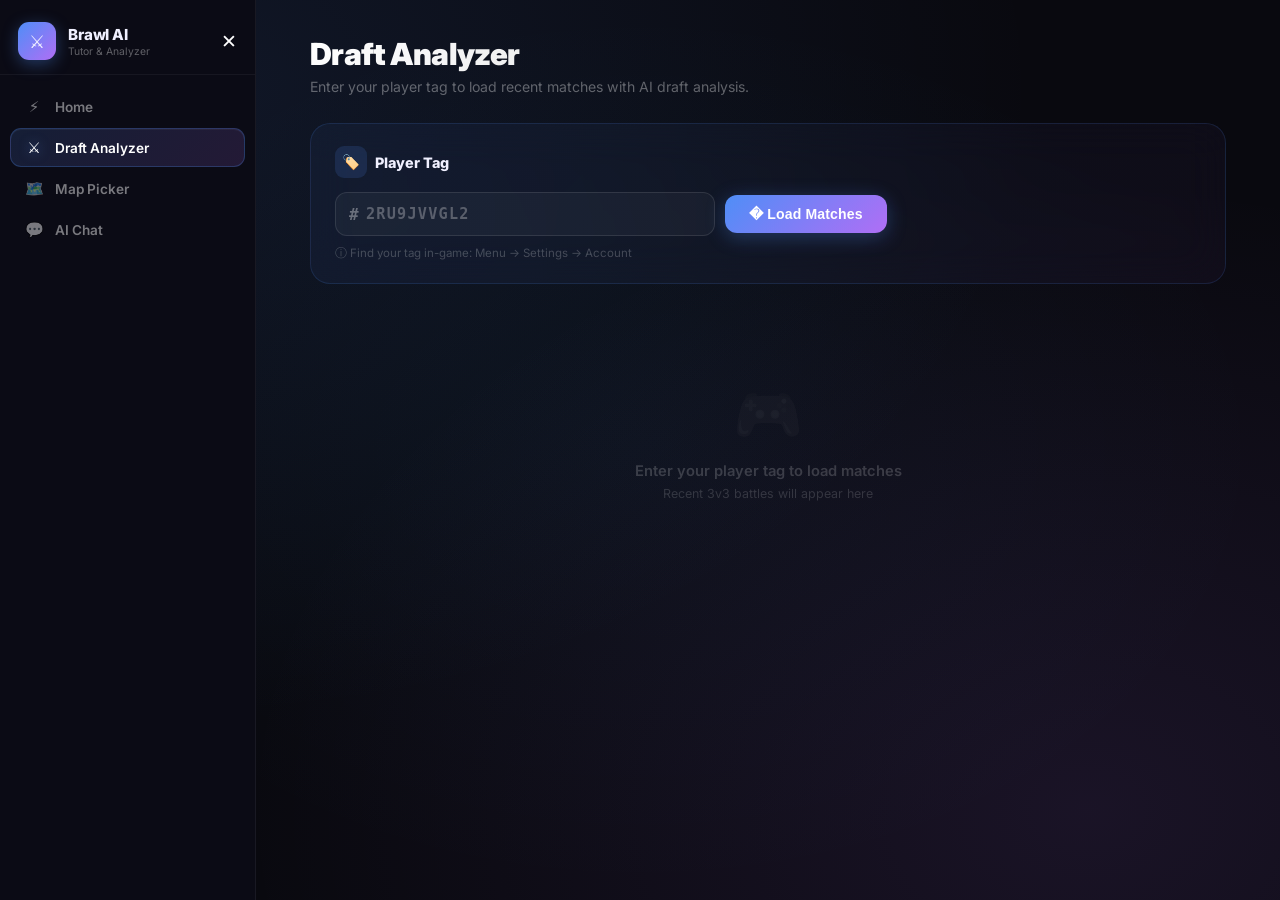
==== draft.html @ ed83fec3 "Initial commit - Brawl AI static site" ====
<!DOCTYPE html>
<html lang="en">
<head>
  <meta charset="UTF-8"/>
  <meta name="viewport" content="width=device-width,initial-scale=1"/>
  <title>Draft Analyzer – Brawl AI</title>
  <link rel="icon" href="brawlers/spike_portrait.png"/>
  <link rel="stylesheet" href="style.css"/>
  <link href="https://fonts.googleapis.com/css2?family=Inter:wght@400;500;600;700;800;900&display=swap" rel="stylesheet"/>
</head>
<body>
<div class="layout">
  <div class="sidebar-overlay" id="sidebarOverlay" style="display:none;"></div>
  <aside class="sidebar" id="sidebar">
    <div class="sidebar-logo">
      <div class="sidebar-logo-icon">⚔️</div>
      <div><h1>Brawl AI</h1><p>Tutor &amp; Analyzer</p></div>
      <button id="sidebarClose" style="margin-left:auto;background:none;border:none;color:#fff;font-size:1.2rem;cursor:pointer;">✕</button>
    </div>
    <nav>
      <a href="index.html" class="nav-item"><span class="nav-icon">⚡</span>Home</a>
      <a href="draft.html" class="nav-item active"><span class="nav-icon">⚔️</span>Draft Analyzer</a>
      <a href="maps.html" class="nav-item"><span class="nav-icon">🗺️</span>Map Picker</a>
      <a href="chat.html" class="nav-item"><span class="nav-icon">💬</span>AI Chat</a>
    </nav>
  </aside>

  <div class="main">
    <header class="mobile-header">
      <button class="menu-btn" id="menuBtn">☰</button>
      <span style="font-weight:800;font-size:1rem;">Draft Analyzer</span>
    </header>

    <div class="content">
      <div style="margin-bottom:28px;">
        <h2 class="page-title" style="margin-bottom:6px;">Draft Analyzer</h2>
        <p style="color:rgba(255,255,255,.35);font-size:.88rem;">Enter your player tag to load recent matches with AI draft analysis.</p>
      </div>

      <!-- Tag input -->
      <div class="glass tag-card" style="padding:22px 24px;margin-bottom:24px;">
        <div style="display:flex;align-items:center;gap:8px;margin-bottom:14px;">
          <div style="width:32px;height:32px;border-radius:9px;background:rgba(79,142,247,.15);display:flex;align-items:center;justify-content:center;font-size:.9rem;">🏷️</div>
          <span style="font-weight:800;font-size:.9rem;">Player Tag</span>
        </div>
        <div style="display:flex;gap:10px;align-items:center;flex-wrap:wrap;">
          <div style="position:relative;flex:1;min-width:200px;max-width:380px;">
            <span style="position:absolute;left:14px;top:50%;transform:translateY(-50%);color:rgba(255,255,255,.35);font-weight:900;font-family:monospace;font-size:1rem;">#</span>
            <input id="tagInput" class="input" style="padding-left:30px;font-family:monospace;text-transform:uppercase;letter-spacing:.08em;font-weight:700;font-size:.95rem;" placeholder="2RU9JVVGL2"/>
          </div>
          <button id="loadBtn" class="btn-primary" style="white-space:nowrap;">� Load Matches</button>
        </div>
        <p style="font-size:.72rem;color:rgba(255,255,255,.22);margin-top:10px;">ⓘ Find your tag in-game: Menu → Settings → Account</p>
      </div>

      <!-- Error -->
      <div id="errorBox" class="error-box" style="display:none;margin-bottom:20px;">⚠️ <span id="errorText"></span></div>

      <!-- Empty state -->
      <div id="emptyState" class="empty-state">
        <div class="empty-state-icon">🎮</div>
        <p style="font-size:.92rem;font-weight:600;">Enter your player tag to load matches</p>
        <p style="font-size:.78rem;margin-top:6px;color:rgba(255,255,255,.15);">Recent 3v3 battles will appear here</p>
      </div>

      <!-- Skeleton -->
      <div id="skeleton" style="display:none;">
        <div style="display:flex;flex-direction:column;gap:16px;">
          <div class="glass" style="padding:20px;animation:pulse 1.5s infinite;">
            <div style="height:14px;background:rgba(255,255,255,.07);border-radius:8px;width:40%;margin-bottom:16px;"></div>
            <div style="display:flex;justify-content:space-between;align-items:center;gap:12px;">
              <div style="display:flex;gap:10px;">${[1,2,3].map(()=>'<div style="width:68px;height:68px;background:rgba(255,255,255,.07);border-radius:12px;"></div>').join('')}</div>
              <div style="width:36px;height:24px;background:rgba(255,255,255,.07);border-radius:8px;"></div>
              <div style="display:flex;gap:10px;">${[1,2,3].map(()=>'<div style="width:68px;height:68px;background:rgba(255,255,255,.07);border-radius:12px;"></div>').join('')}</div>
            </div>
          </div>
          <div class="glass" style="padding:20px;animation:pulse 1.5s infinite 0.2s;">
            <div style="height:14px;background:rgba(255,255,255,.07);border-radius:8px;width:30%;margin-bottom:16px;"></div>
            <div style="display:flex;justify-content:space-between;align-items:center;gap:12px;">
              <div style="display:flex;gap:10px;">${[1,2,3].map(()=>'<div style="width:68px;height:68px;background:rgba(255,255,255,.07);border-radius:12px;"></div>').join('')}</div>
              <div style="width:36px;height:24px;background:rgba(255,255,255,.07);border-radius:8px;"></div>
              <div style="display:flex;gap:10px;">${[1,2,3].map(()=>'<div style="width:68px;height:68px;background:rgba(255,255,255,.07);border-radius:12px;"></div>').join('')}</div>
            </div>
          </div>
        </div>
      </div>

      <!-- Match count -->
      <div id="matchCount" style="display:none;margin-bottom:16px;">
        <span id="matchCountText" style="font-size:.7rem;font-weight:700;text-transform:uppercase;letter-spacing:.12em;color:rgba(255,255,255,.3);"></span>
      </div>

      <!-- Matches list -->
      <div id="matchList"></div>
    </div>
  </div>
</div>

<style>
@keyframes pulse { 0%,100%{opacity:1} 50%{opacity:.5} }
</style>

<script src="app.js"></script>
<script>
initSidebar();

const tagInput = document.getElementById('tagInput');
const loadBtn  = document.getElementById('loadBtn');
const errorBox = document.getElementById('errorBox');
const emptyState = document.getElementById('emptyState');
const skeleton = document.getElementById('skeleton');
const matchList = document.getElementById('matchList');
const matchCount = document.getElementById('matchCount');

tagInput.addEventListener('keydown', e => { if(e.key === 'Enter') loadMatches(); });
loadBtn.addEventListener('click', loadMatches);

function setError(msg) {
  errorBox.style.display = msg ? 'flex' : 'none';
  document.getElementById('errorText').textContent = msg || '';
}

async function loadMatches() {
  const tag = tagInput.value.trim();
  if (!tag) return;
  setError('');
  emptyState.style.display = 'none';
  matchList.innerHTML = '';
  matchCount.style.display = 'none';
  skeleton.style.display = 'block';
  loadBtn.disabled = true;
  loadBtn.innerHTML = '<span class="spinner"></span> Loading...';

  try {
    const battles = await fetchBattlelog(tag);
    skeleton.style.display = 'none';
    if (battles.length === 0) {
      setError('No 3v3 matches found for this tag.');
      emptyState.style.display = 'block';
      return;
    }
    matchCount.style.display = 'block';
    document.getElementById('matchCountText').textContent = battles.length + ' Recent Matches';
    battles.forEach((b, idx) => renderMatch(b, idx));
  } catch(err) {
    skeleton.style.display = 'none';
    const msg = err.message || '';
    if (msg.includes('403') || msg.includes('accessDenied')) {
      setError('🔑 API access denied. The Brawl Stars API requires a valid token with your IP whitelisted.');
    } else if (msg.includes('404') || msg.includes('notFound')) {
      setError('🔍 Player not found. Double-check your tag.');
    } else {
      setError('Error: ' + msg);
    }
    emptyState.style.display = 'block';
  } finally {
    loadBtn.disabled = false;
    loadBtn.innerHTML = '🔄 Load Matches';
  }
}

function renderMatch(battle, idx) {
  const teams = battle.battle.teams;
  const myTeam = teams[0];
  const enemyTeam = teams[1];
  const result = battle.battle.result;
  const starTag = battle.battle.starPlayer?.tag;
  const mapName = battle.event.map || '';
  const modeRaw = battle.event.mode || battle.battle.mode || '';
  const modeName = formatMode(modeRaw);
  const duration = battle.battle.duration;

  const resultClass = result === 'victory' ? 'victory' : result === 'defeat' ? 'defeat' : 'draw';
  const resultText = result ? result.toUpperCase() : 'DRAW';

  const cardId = 'match-' + idx;

  const card = document.createElement('div');
  card.className = `glass match-card ${resultClass === 'victory' ? 'victory-card' : resultClass === 'defeat' ? 'defeat-card' : ''}`;
  card.id = cardId;
  card.style.animationDelay = (idx * 0.06) + 's';
  card.innerHTML = `
    <div class="match-header">
      <div class="match-mode-pill">
        <span>${MAP_EMOJIS[battle.event?.mode?.replace(/([A-Z])/g,' $1').trim()] || '⚔️'}</span>
        <span>${modeName || 'BATTLE'}</span>
        ${mapName ? `<span style="color:rgba(255,255,255,.35);">· ${mapName}</span>` : ''}
      </div>
      <span style="font-size:.7rem;font-weight:600;color:rgba(255,255,255,.28);">${timeAgo(battle.battleTime)}</span>
    </div>
    <div class="match-body">
      <div class="match-result-row">
        <div class="match-result ${resultClass}">${resultText}</div>
        <div id="${cardId}-badges" style="display:flex;gap:7px;flex-wrap:wrap;"></div>
      </div>
      <div class="teams-row">
        <div class="team-side" id="${cardId}-my">
          ${myTeam.map(p => makeBrawlerPortrait(p, 70, starTag && p.tag === starTag)).join('')}
        </div>
        <div class="vs-divider">
          <span class="vs-text">VS</span>
          ${duration ? `<span class="match-duration">${Math.floor(duration/60)}m ${duration%60}s</span>` : ''}
        </div>
        <div class="team-side enemy" id="${cardId}-enemy">
          ${enemyTeam.map(p => makeBrawlerPortrait(p, 70, starTag && p.tag === starTag)).join('')}
        </div>
      </div>
      <div id="${cardId}-ai"></div>
    </div>
  `;
  matchList.appendChild(card);

  // AI analyse button
  const aiDiv = document.getElementById(cardId + '-ai');
  const analyzeBtn = document.createElement('button');
  analyzeBtn.className = 'ai-analyze-btn';
  analyzeBtn.innerHTML = '⚡ AI Draft Analysis';
  analyzeBtn.onclick = () => runAIAnalysis(battle, cardId, analyzeBtn, myTeam, enemyTeam, mapName, modeName, result);
  aiDiv.appendChild(analyzeBtn);
}

async function runAIAnalysis(battle, cardId, btn, myTeam, enemyTeam, mapName, modeName, result) {
  btn.disabled = true;
  btn.innerHTML = '<span class="spinner"></span> Analyzing...';

  const myNames = myTeam.map(p => p.brawler.name).join(', ');
  const enemyNames = enemyTeam.map(p => p.brawler.name).join(', ');

  try {
    const raw = await sendAI([{
      role: 'user',
      content: `You are a Brawl Stars draft analyst. Given this ${modeName} match on ${mapName || 'unknown map'}:
My team: ${myNames}
Enemy team: ${enemyNames}
Result: ${result || 'unknown'}
Respond ONLY with valid JSON, no markdown:
{"myWinChance":<0-100>,"enemyWinChance":<0-100>,"draftScore":<0-100>,"tip":"<one short coaching tip>"}`
    }]);

    const match = raw.match(/\{[\s\S]*\}/);
    const data = match ? JSON.parse(match[0]) : null;
    if (!data) throw new Error('parse error');

    const badgeDiv = document.getElementById(cardId + '-badges');
    badgeDiv.innerHTML = `
      <span class="badge badge-purple">📈 Draft ${data.draftScore}/100</span>
      <span class="badge badge-blue">🏆 ${data.myWinChance}% win</span>
    `;

    const aiDiv = document.getElementById(cardId + '-ai');
    aiDiv.innerHTML = `
      <div class="ai-tip">
        <div class="ai-tip-icon">⚡</div>
        <p>${data.tip}</p>
      </div>
      <div class="win-bar-wrap">
        <div class="win-bar-row">
          <span style="color:#93c5fd;">My Team &nbsp;${data.myWinChance}%</span>
          <span style="color:#fca5a5;">${data.enemyWinChance}% &nbsp;Enemy</span>
        </div>
        <div class="win-bar">
          <div class="win-bar-fill-blue" style="width:0%" data-w="${data.myWinChance}"></div>
          <div class="win-bar-fill-red"  style="width:0%" data-w="${data.enemyWinChance}"></div>
        </div>
      </div>
    `;
    setTimeout(() => {
      aiDiv.querySelectorAll('[data-w]').forEach(el => el.style.width = el.dataset.w + '%');
    }, 50);
  } catch(err) {
    const aiDiv = document.getElementById(cardId + '-ai');
    aiDiv.innerHTML = '';
    const retryBtn = document.createElement('button');
    retryBtn.className = 'ai-analyze-btn';
    retryBtn.innerHTML = '↺ Retry AI Analysis';
    retryBtn.onclick = () => runAIAnalysis(battle, cardId, retryBtn, myTeam, enemyTeam, mapName, modeName, result);
    aiDiv.appendChild(retryBtn);
  }
}
</script>
</body>
</html>
---- style.css ----
:root {
  --dark: #09090f;
  --card: #12121e;
  --surface: #1a1a2e;
  --border: rgba(255,255,255,.07);
  --accent: #4f8ef7;
  --accent2: #38bdf8;
  --purple: #b06ef5;
  --pink: #ec4899;
  --green: #34d399;
  --red: #f87171;
  --orange: #fb923c;
  --yellow: #fbbf24;
}

* { box-sizing: border-box; margin: 0; padding: 0; }

body {
  background: var(--dark);
  color: #f0f0ff;
  font-family: 'Inter', system-ui, sans-serif;
  min-height: 100vh;
  background-image:
    radial-gradient(ellipse at 15% 10%, rgba(79,142,247,.1) 0%, transparent 55%),
    radial-gradient(ellipse at 85% 90%, rgba(176,110,245,.1) 0%, transparent 55%),
    radial-gradient(ellipse at 50% 50%, rgba(56,189,248,.04) 0%, transparent 70%);
}

a { color: inherit; text-decoration: none; }

/* Scrollbar */
::-webkit-scrollbar { width: 5px; }
::-webkit-scrollbar-track { background: transparent; }
::-webkit-scrollbar-thumb { background: rgba(255,255,255,.12); border-radius: 99px; }
::-webkit-scrollbar-thumb:hover { background: rgba(255,255,255,.2); }

/* Layout */
.layout { display: flex; height: 100vh; overflow: hidden; }

/* Sidebar */
.sidebar {
  width: 256px;
  flex-shrink: 0;
  background: rgba(12,12,22,.98);
  backdrop-filter: blur(24px);
  border-right: 1px solid rgba(255,255,255,.06);
  display: flex;
  flex-direction: column;
  overflow-y: auto;
  transition: transform .3s cubic-bezier(.4,0,.2,1);
}

.sidebar-logo {
  display: flex;
  align-items: center;
  gap: 12px;
  padding: 22px 18px 14px;
  border-bottom: 1px solid rgba(255,255,255,.05);
  margin-bottom: 8px;
}
.sidebar-logo-icon {
  width: 38px; height: 38px;
  border-radius: 11px;
  background: linear-gradient(135deg, var(--accent), var(--purple));
  display: flex; align-items: center; justify-content: center;
  font-size: 18px;
  box-shadow: 0 4px 16px rgba(79,142,247,.35);
}
.sidebar-logo h1 { font-size: .95rem; font-weight: 800; letter-spacing: -.01em; }
.sidebar-logo p { font-size: .65rem; color: rgba(255,255,255,.35); margin-top: 1px; }

nav { flex: 1; padding: 4px 10px; }
.nav-item {
  display: flex;
  align-items: center;
  gap: 11px;
  padding: 9px 13px;
  border-radius: 11px;
  color: rgba(255,255,255,.45);
  font-size: .85rem;
  font-weight: 600;
  transition: all .18s;
  margin-bottom: 2px;
  border: 1px solid transparent;
}
.nav-item:hover { color: rgba(255,255,255,.85); background: rgba(255,255,255,.05); }
.nav-item.active {
  background: linear-gradient(135deg, rgba(79,142,247,.15), rgba(176,110,245,.15));
  color: #fff;
  border-color: rgba(79,142,247,.25);
  box-shadow: inset 0 1px 0 rgba(255,255,255,.05);
}
.nav-item.active .nav-icon { filter: drop-shadow(0 0 6px rgba(79,142,247,.7)); }
.nav-icon { font-size: .95rem; width: 20px; text-align: center; flex-shrink: 0; }

/* Main */
.main { flex: 1; overflow-y: auto; display: flex; flex-direction: column; }

/* Mobile header */
.mobile-header {
  display: none;
  align-items: center;
  gap: 12px;
  padding: 13px 16px;
  border-bottom: 1px solid rgba(255,255,255,.06);
  position: sticky; top: 0; z-index: 10;
  background: rgba(9,9,15,.92);
  backdrop-filter: blur(16px);
}
.menu-btn {
  background: none; border: none; color: rgba(255,255,255,.7);
  cursor: pointer; font-size: 1.2rem; padding: 4px;
  transition: color .2s;
}
.menu-btn:hover { color: #fff; }

.content { flex: 1; padding: 36px 32px; max-width: 980px; margin: 0 auto; width: 100%; }

/* Cards */
.glass {
  background: rgba(18,18,30,.85);
  backdrop-filter: blur(20px);
  border: 1px solid rgba(255,255,255,.07);
  border-radius: 20px;
}
.glass-hover { transition: border-color .25s, box-shadow .25s, transform .2s; }
.glass-hover:hover {
  border-color: rgba(79,142,247,.25);
  box-shadow: 0 8px 40px rgba(0,0,0,.4), 0 0 0 1px rgba(79,142,247,.1);
  transform: translateY(-2px);
}

/* Buttons */
.btn-primary {
  display: inline-flex; align-items: center; gap: 8px;
  padding: 11px 24px;
  background: linear-gradient(135deg, var(--accent), var(--purple));
  border: none; border-radius: 12px;
  color: #fff; font-weight: 700; font-size: .88rem;
  cursor: pointer; transition: all .2s;
  box-shadow: 0 4px 20px rgba(79,142,247,.3);
  letter-spacing: .01em;
}
.btn-primary:hover {
  box-shadow: 0 6px 28px rgba(79,142,247,.45);
  transform: translateY(-1px) scale(1.01);
}
.btn-primary:active { transform: scale(.98); }
.btn-primary:disabled { opacity: .35; cursor: not-allowed; transform: none; box-shadow: none; }

.btn-secondary {
  display: inline-flex; align-items: center; gap: 8px;
  padding: 11px 22px;
  background: rgba(255,255,255,.05);
  border: 1px solid rgba(255,255,255,.12);
  border-radius: 12px;
  color: rgba(255,255,255,.8); font-weight: 600; font-size: .88rem;
  cursor: pointer; transition: all .2s;
}
.btn-secondary:hover {
  border-color: rgba(79,142,247,.35);
  background: rgba(79,142,247,.06);
  color: #fff;
}

/* Inputs */
.input {
  width: 100%;
  padding: 12px 16px;
  background: rgba(255,255,255,.04);
  border: 1px solid rgba(255,255,255,.1);
  border-radius: 12px;
  color: #f0f0ff;
  font-size: .9rem;
  font-family: inherit;
  outline: none;
  transition: border-color .2s, box-shadow .2s, background .2s;
}
.input:focus {
  border-color: rgba(79,142,247,.5);
  box-shadow: 0 0 0 3px rgba(79,142,247,.1);
  background: rgba(79,142,247,.04);
}
.input::placeholder { color: rgba(255,255,255,.28); }
select.input option { background: #1a1a2e; }

/* Typography */
.page-title {
  font-size: 1.9rem; font-weight: 900; letter-spacing: -.02em;
  background: linear-gradient(135deg, #fff 0%, rgba(255,255,255,.75) 100%);
  -webkit-background-clip: text; -webkit-text-fill-color: transparent;
  background-clip: text;
}
.section-label {
  font-size: .7rem; font-weight: 700;
  text-transform: uppercase; letter-spacing: .12em;
  color: rgba(255,255,255,.35);
}

/* Badge */
.badge {
  display: inline-flex; align-items: center; gap: 4px;
  padding: 4px 10px; border-radius: 99px;
  font-size: .68rem; font-weight: 700; letter-spacing: .02em;
}
.badge-green  { background: rgba(52,211,153,.12); color: #6ee7b7; border: 1px solid rgba(52,211,153,.25); }
.badge-red    { background: rgba(248,113,113,.12); color: #fca5a5; border: 1px solid rgba(248,113,113,.25); }
.badge-blue   { background: rgba(79,142,247,.12);  color: #93c5fd; border: 1px solid rgba(79,142,247,.25); }
.badge-purple { background: rgba(176,110,245,.12); color: #c4b5fd; border: 1px solid rgba(176,110,245,.25); }
.badge-yellow { background: rgba(251,191,36,.12);  color: #fde68a; border: 1px solid rgba(251,191,36,.25); }
.badge-gray   { background: rgba(255,255,255,.07); color: rgba(255,255,255,.5); border: 1px solid rgba(255,255,255,.1); }

/* Spinner */
.spinner {
  width: 16px; height: 16px;
  border: 2px solid rgba(255,255,255,.15);
  border-top-color: rgba(255,255,255,.8);
  border-radius: 50%;
  animation: spin .65s linear infinite;
  display: inline-block; vertical-align: middle;
}
@keyframes spin { to { transform: rotate(360deg); } }
@keyframes pulse { 0%,100%{opacity:1} 50%{opacity:.45} }
@keyframes fadeUp { from{opacity:0;transform:translateY(10px)} to{opacity:1;transform:translateY(0)} }

/* ── Match Cards ─────────────────────────────────────────────── */
.match-card {
  margin-bottom: 14px;
  transition: transform .2s, box-shadow .2s;
  animation: fadeUp .3s ease both;
}
.match-card:hover {
  transform: translateY(-2px);
  box-shadow: 0 12px 40px rgba(0,0,0,.5);
}

/* Victory/defeat card accent stripe */
.match-card.victory-card { border-color: rgba(52,211,153,.2); box-shadow: 0 0 0 1px rgba(52,211,153,.08); }
.match-card.defeat-card  { border-color: rgba(248,113,113,.2); box-shadow: 0 0 0 1px rgba(248,113,113,.08); }

.match-header {
  display: flex; justify-content: space-between; align-items: center;
  padding: 14px 20px 8px;
  border-bottom: 1px solid rgba(255,255,255,.05);
}
.match-mode-pill {
  display: inline-flex; align-items: center; gap: 6px;
  padding: 4px 10px; border-radius: 99px;
  background: rgba(255,255,255,.06);
  font-size: .7rem; font-weight: 700; letter-spacing: .08em;
  color: rgba(255,255,255,.6);
}
.match-body { padding: 14px 20px 18px; }

.match-result-row {
  display: flex; align-items: center; justify-content: center;
  gap: 10px; margin-bottom: 14px; flex-wrap: wrap;
}
.match-result {
  font-size: 1.4rem; font-weight: 900; letter-spacing: .05em;
}
.match-result.victory { color: #34d399; text-shadow: 0 0 20px rgba(52,211,153,.6), 0 0 40px rgba(52,211,153,.2); }
.match-result.defeat  { color: #f87171; text-shadow: 0 0 20px rgba(248,113,113,.6), 0 0 40px rgba(248,113,113,.2); }
.match-result.draw    { color: rgba(255,255,255,.5); }

.teams-row {
  display: flex; align-items: center; justify-content: space-between; gap: 8px;
}
.team-side { display: flex; gap: 10px; flex: 1; }
.team-side.enemy { justify-content: flex-end; }
.vs-divider {
  display: flex; flex-direction: column; align-items: center;
  flex-shrink: 0; padding: 0 12px; gap: 3px;
}
.vs-text {
  font-size: 1.1rem; font-weight: 900; letter-spacing: .08em;
  color: rgba(255,255,255,.35);
  background: rgba(255,255,255,.05);
  padding: 4px 10px; border-radius: 8px;
}
.match-duration { font-size: 10px; color: rgba(255,255,255,.25); font-weight: 600; }

/* AI section */
.ai-analyze-btn {
  display: inline-flex; align-items: center; gap: 7px;
  margin-top: 14px; padding: 8px 16px;
  background: rgba(79,142,247,.08);
  border: 1px solid rgba(79,142,247,.2);
  border-radius: 10px;
  color: #93c5fd; font-size: .82rem; font-weight: 700;
  cursor: pointer; transition: all .2s;
}
.ai-analyze-btn:hover {
  background: rgba(79,142,247,.14);
  border-color: rgba(79,142,247,.35);
  color: #bfdbfe;
  box-shadow: 0 0 16px rgba(79,142,247,.15);
}
.ai-analyze-btn:disabled { opacity: .4; cursor: not-allowed; }

.ai-tip {
  margin-top: 14px;
  display: flex; align-items: flex-start; gap: 10px;
  background: linear-gradient(135deg, rgba(176,110,245,.07), rgba(79,142,247,.05));
  border: 1px solid rgba(176,110,245,.18);
  border-radius: 14px; padding: 12px 16px;
  animation: fadeUp .3s ease;
}
.ai-tip-icon {
  width: 28px; height: 28px; border-radius: 8px;
  background: rgba(176,110,245,.2);
  display: flex; align-items: center; justify-content: center;
  flex-shrink: 0; font-size: .9rem;
}
.ai-tip p { font-size: .82rem; color: rgba(255,255,255,.75); line-height: 1.6; }

.win-bar-wrap { margin-top: 12px; }
.win-bar-row {
  display: flex; justify-content: space-between;
  font-size: .72rem; font-weight: 700; margin-bottom: 5px;
}
.win-bar {
  height: 7px; border-radius: 99px;
  background: rgba(255,255,255,.06);
  overflow: hidden; display: flex;
}
.win-bar-fill-blue { background: linear-gradient(90deg, #4f8ef7, #38bdf8); transition: width .9s cubic-bezier(.4,0,.2,1); }
.win-bar-fill-red  { background: linear-gradient(90deg, #f87171, #fb923c); transition: width .9s cubic-bezier(.4,0,.2,1); }

/* ── Chat ──────────────────────────────────────────────────── */
.chat-messages {
  flex: 1; overflow-y: auto;
  padding: 20px; display: flex; flex-direction: column; gap: 16px;
}
.msg-row { display: flex; gap: 10px; animation: fadeUp .2s ease; }
.msg-row.user { flex-direction: row-reverse; }
.msg-avatar {
  width: 32px; height: 32px; border-radius: 10px;
  flex-shrink: 0; display: flex; align-items: center; justify-content: center;
  font-size: .9rem;
}
.msg-avatar.bot  { background: linear-gradient(135deg, rgba(176,110,245,.25), rgba(79,142,247,.15)); border: 1px solid rgba(176,110,245,.2); }
.msg-avatar.user { background: linear-gradient(135deg, rgba(79,142,247,.25), rgba(56,189,248,.15)); border: 1px solid rgba(79,142,247,.2); }
.msg-bubble {
  max-width: 76%; padding: 12px 16px; border-radius: 16px;
  font-size: .88rem; line-height: 1.65; color: rgba(255,255,255,.88);
  white-space: pre-wrap;
}
.msg-bubble.bot  { background: rgba(255,255,255,.04); border: 1px solid rgba(255,255,255,.07); border-radius: 4px 16px 16px 16px; }
.msg-bubble.user { background: rgba(79,142,247,.12); border: 1px solid rgba(79,142,247,.2); border-radius: 16px 4px 16px 16px; }

.chat-input-row {
  display: flex; gap: 10px; padding: 14px 16px;
  border-top: 1px solid rgba(255,255,255,.06);
  background: rgba(9,9,15,.6);
}

.suggestions { display: flex; flex-wrap: wrap; gap: 7px; padding: 8px 16px 4px; }
.suggestion-chip {
  padding: 5px 13px;
  background: rgba(255,255,255,.04);
  border: 1px solid rgba(255,255,255,.09);
  border-radius: 99px; color: rgba(255,255,255,.45);
  font-size: .76rem; font-family: inherit; cursor: pointer; transition: all .18s;
}
.suggestion-chip:hover {
  color: rgba(255,255,255,.85);
  border-color: rgba(79,142,247,.3);
  background: rgba(79,142,247,.06);
}

/* ── Map grid ──────────────────────────────────────────────── */
.map-grid { display: grid; grid-template-columns: repeat(auto-fill, minmax(170px, 1fr)); gap: 12px; }
.map-card {
  border-radius: 16px; overflow: hidden;
  border: 1px solid rgba(255,255,255,.07);
  cursor: pointer; transition: all .2s;
  background: var(--card);
}
.map-card:hover { transform: translateY(-2px) scale(1.01); border-color: rgba(79,142,247,.3); box-shadow: 0 8px 24px rgba(0,0,0,.4); }
.map-card.selected { border-color: var(--accent); box-shadow: 0 0 0 2px rgba(79,142,247,.25), 0 8px 24px rgba(0,0,0,.4); }
.map-thumb { height: 88px; display: flex; align-items: center; justify-content: center; font-size: 2.2rem; position: relative; overflow: hidden; }
.map-thumb::after { content: ''; position: absolute; inset: 0; background: linear-gradient(to bottom, transparent 50%, rgba(0,0,0,.3)); }
.map-info { padding: 10px 12px; }
.map-info h4 { font-size: .82rem; font-weight: 800; margin-bottom: 5px; }

.brawler-rec-grid { display: grid; grid-template-columns: repeat(auto-fill, minmax(96px, 1fr)); gap: 10px; }
.brawler-rec-card {
  padding: 14px 8px 10px; text-align: center;
  background: rgba(255,255,255,.025);
  border: 1px solid rgba(255,255,255,.07);
  border-radius: 14px; transition: all .2s;
}
.brawler-rec-card:hover { border-color: rgba(52,211,153,.3); transform: translateY(-2px); background: rgba(52,211,153,.04); }
.brawler-rec-card img { width: 56px; height: 56px; border-radius: 12px; object-fit: cover; margin: 0 auto 8px; display: block; }

/* ── Overlay ─────────────────────────────────────────────── */
.sidebar-overlay {
  display: none; position: fixed; inset: 0;
  background: rgba(0,0,0,.7); z-index: 40;
  backdrop-filter: blur(4px);
}

/* ── Error box ──────────────────────────────────────────── */
.error-box {
  padding: 14px 18px;
  background: rgba(248,113,113,.06);
  border: 1px solid rgba(248,113,113,.2);
  border-radius: 14px;
  color: #fca5a5; font-size: .87rem;
  display: flex; align-items: flex-start; gap: 8px;
}

/* ── Home feature grid ──────────────────────────────────── */
.feature-grid { display: grid; grid-template-columns: repeat(auto-fill, minmax(220px, 1fr)); gap: 14px; }
.feature-card {
  padding: 24px 22px; border-radius: 20px;
  border: 1px solid rgba(255,255,255,.07);
  background: linear-gradient(135deg, var(--card), rgba(26,26,46,.6));
  display: block; transition: all .25s;
  position: relative; overflow: hidden;
}
.feature-card::before {
  content: ''; position: absolute; top: -50%; right: -30%;
  width: 140px; height: 140px;
  border-radius: 50%; background: rgba(255,255,255,.025);
  transition: all .4s;
}
.feature-card:hover::before { transform: scale(1.5); }
.feature-card:hover { transform: translateY(-4px); box-shadow: 0 16px 48px rgba(0,0,0,.5); }
.feature-icon {
  width: 50px; height: 50px; border-radius: 14px;
  background: rgba(255,255,255,.07);
  display: flex; align-items: center; justify-content: center;
  font-size: 1.4rem; margin-bottom: 16px;
  box-shadow: 0 4px 12px rgba(0,0,0,.3);
}
.feature-card h3 { font-size: .95rem; font-weight: 800; margin-bottom: 7px; letter-spacing: -.01em; }
.feature-card p { font-size: .8rem; color: rgba(255,255,255,.4); line-height: 1.6; }
.feature-arrow {
  position: absolute; bottom: 18px; right: 18px;
  color: rgba(255,255,255,.2); font-size: 1rem;
  transition: all .2s;
}
.feature-card:hover .feature-arrow { color: rgba(255,255,255,.5); transform: translate(2px,-2px); }

/* ── Tag input card ─────────────────────────────────────── */
.tag-card {
  background: linear-gradient(135deg, rgba(79,142,247,.06), rgba(176,110,245,.04));
  border: 1px solid rgba(79,142,247,.15);
}

/* ── Empty state ─────────────────────────────────────────── */
.empty-state {
  text-align: center; padding: 72px 0;
  color: rgba(255,255,255,.18);
  animation: fadeUp .4s ease;
}
.empty-state-icon {
  font-size: 3.5rem; margin-bottom: 14px;
  filter: grayscale(1) opacity(.4);
}

/* ── Responsive ──────────────────────────────────────────── */
@media (max-width: 768px) {
  .sidebar {
    position: fixed; top: 0; bottom: 0; left: 0; z-index: 50;
    transform: translateX(-100%);
  }
  .sidebar.open { transform: translateX(0); }
  .sidebar-overlay { display: block; }
  .mobile-header { display: flex; }
  .content { padding: 20px 14px; }
  .teams-row { flex-wrap: wrap; justify-content: center; }
  .team-side { flex-wrap: wrap; justify-content: center; }
  .match-header { padding: 12px 14px 8px; }
  .match-body { padding: 12px 14px 16px; }
}
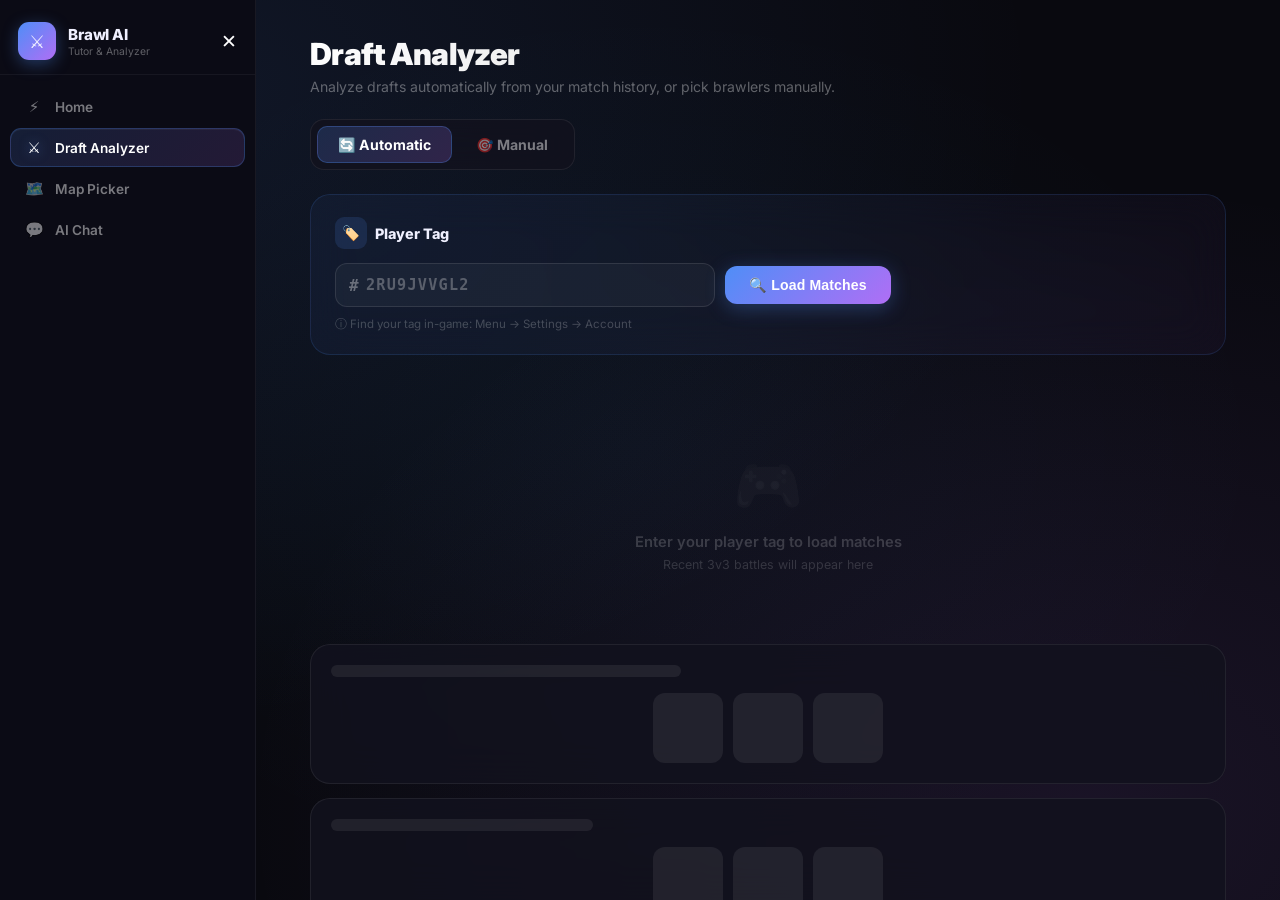
==== commit 8b9924cd: "Fix network error with proxy fallbacks + add manual draft mode" ====
--- a/draft.html
+++ b/draft.html
@@ -32,87 +32,206 @@
     </header>
 
     <div class="content">
-      <div style="margin-bottom:28px;">
+      <!-- Page header -->
+      <div style="margin-bottom:24px;">
         <h2 class="page-title" style="margin-bottom:6px;">Draft Analyzer</h2>
-        <p style="color:rgba(255,255,255,.35);font-size:.88rem;">Enter your player tag to load recent matches with AI draft analysis.</p>
-      </div>
-
-      <!-- Tag input -->
-      <div class="glass tag-card" style="padding:22px 24px;margin-bottom:24px;">
-        <div style="display:flex;align-items:center;gap:8px;margin-bottom:14px;">
-          <div style="width:32px;height:32px;border-radius:9px;background:rgba(79,142,247,.15);display:flex;align-items:center;justify-content:center;font-size:.9rem;">🏷️</div>
-          <span style="font-weight:800;font-size:.9rem;">Player Tag</span>
-        </div>
-        <div style="display:flex;gap:10px;align-items:center;flex-wrap:wrap;">
-          <div style="position:relative;flex:1;min-width:200px;max-width:380px;">
-            <span style="position:absolute;left:14px;top:50%;transform:translateY(-50%);color:rgba(255,255,255,.35);font-weight:900;font-family:monospace;font-size:1rem;">#</span>
-            <input id="tagInput" class="input" style="padding-left:30px;font-family:monospace;text-transform:uppercase;letter-spacing:.08em;font-weight:700;font-size:.95rem;" placeholder="2RU9JVVGL2"/>
-          </div>
-          <button id="loadBtn" class="btn-primary" style="white-space:nowrap;">� Load Matches</button>
-        </div>
-        <p style="font-size:.72rem;color:rgba(255,255,255,.22);margin-top:10px;">ⓘ Find your tag in-game: Menu → Settings → Account</p>
-      </div>
-
-      <!-- Error -->
-      <div id="errorBox" class="error-box" style="display:none;margin-bottom:20px;">⚠️ <span id="errorText"></span></div>
-
-      <!-- Empty state -->
-      <div id="emptyState" class="empty-state">
-        <div class="empty-state-icon">🎮</div>
-        <p style="font-size:.92rem;font-weight:600;">Enter your player tag to load matches</p>
-        <p style="font-size:.78rem;margin-top:6px;color:rgba(255,255,255,.15);">Recent 3v3 battles will appear here</p>
-      </div>
-
-      <!-- Skeleton -->
-      <div id="skeleton" style="display:none;">
-        <div style="display:flex;flex-direction:column;gap:16px;">
-          <div class="glass" style="padding:20px;animation:pulse 1.5s infinite;">
-            <div style="height:14px;background:rgba(255,255,255,.07);border-radius:8px;width:40%;margin-bottom:16px;"></div>
-            <div style="display:flex;justify-content:space-between;align-items:center;gap:12px;">
-              <div style="display:flex;gap:10px;">${[1,2,3].map(()=>'<div style="width:68px;height:68px;background:rgba(255,255,255,.07);border-radius:12px;"></div>').join('')}</div>
-              <div style="width:36px;height:24px;background:rgba(255,255,255,.07);border-radius:8px;"></div>
-              <div style="display:flex;gap:10px;">${[1,2,3].map(()=>'<div style="width:68px;height:68px;background:rgba(255,255,255,.07);border-radius:12px;"></div>').join('')}</div>
-            </div>
-          </div>
-          <div class="glass" style="padding:20px;animation:pulse 1.5s infinite 0.2s;">
-            <div style="height:14px;background:rgba(255,255,255,.07);border-radius:8px;width:30%;margin-bottom:16px;"></div>
-            <div style="display:flex;justify-content:space-between;align-items:center;gap:12px;">
-              <div style="display:flex;gap:10px;">${[1,2,3].map(()=>'<div style="width:68px;height:68px;background:rgba(255,255,255,.07);border-radius:12px;"></div>').join('')}</div>
-              <div style="width:36px;height:24px;background:rgba(255,255,255,.07);border-radius:8px;"></div>
-              <div style="display:flex;gap:10px;">${[1,2,3].map(()=>'<div style="width:68px;height:68px;background:rgba(255,255,255,.07);border-radius:12px;"></div>').join('')}</div>
-            </div>
-          </div>
-        </div>
-      </div>
-
-      <!-- Match count -->
-      <div id="matchCount" style="display:none;margin-bottom:16px;">
-        <span id="matchCountText" style="font-size:.7rem;font-weight:700;text-transform:uppercase;letter-spacing:.12em;color:rgba(255,255,255,.3);"></span>
-      </div>
-
-      <!-- Matches list -->
-      <div id="matchList"></div>
+        <p style="color:rgba(255,255,255,.35);font-size:.88rem;">Analyze drafts automatically from your match history, or pick brawlers manually.</p>
+      </div>
+
+      <!-- Mode toggler -->
+      <div class="glass" style="padding:6px;margin-bottom:24px;display:inline-flex;gap:4px;border-radius:14px;">
+        <button id="btnAuto" class="mode-tab mode-tab-active" onclick="switchMode('auto')">🔄 Automatic</button>
+        <button id="btnManual" class="mode-tab" onclick="switchMode('manual')">🎯 Manual</button>
+      </div>
+
+      <!-- ── AUTO MODE ─────────────────────────────────────── -->
+      <div id="autoPanel">
+        <div class="glass tag-card" style="padding:22px 24px;margin-bottom:24px;">
+          <div style="display:flex;align-items:center;gap:8px;margin-bottom:14px;">
+            <div style="width:32px;height:32px;border-radius:9px;background:rgba(79,142,247,.15);display:flex;align-items:center;justify-content:center;font-size:.9rem;">🏷️</div>
+            <span style="font-weight:800;font-size:.9rem;">Player Tag</span>
+          </div>
+          <div style="display:flex;gap:10px;align-items:center;flex-wrap:wrap;">
+            <div style="position:relative;flex:1;min-width:200px;max-width:380px;">
+              <span style="position:absolute;left:14px;top:50%;transform:translateY(-50%);color:rgba(255,255,255,.35);font-weight:900;font-family:monospace;font-size:1rem;">#</span>
+              <input id="tagInput" class="input" style="padding-left:30px;font-family:monospace;text-transform:uppercase;letter-spacing:.08em;font-weight:700;font-size:.95rem;" placeholder="2RU9JVVGL2"/>
+            </div>
+            <button id="loadBtn" class="btn-primary" style="white-space:nowrap;">🔍 Load Matches</button>
+          </div>
+          <p style="font-size:.72rem;color:rgba(255,255,255,.22);margin-top:10px;">ⓘ Find your tag in-game: Menu → Settings → Account</p>
+        </div>
+
+        <div id="errorBox" class="error-box" style="display:none;margin-bottom:20px;">⚠️ <span id="errorText"></span></div>
+
+        <div id="emptyState" class="empty-state">
+          <div class="empty-state-icon">🎮</div>
+          <p style="font-size:.92rem;font-weight:600;">Enter your player tag to load matches</p>
+          <p style="font-size:.78rem;margin-top:6px;color:rgba(255,255,255,.15);">Recent 3v3 battles will appear here</p>
+        </div>
+
+        <div id="skeleton" style="display:none;display:flex;flex-direction:column;gap:14px;">
+          <div class="glass" style="padding:20px;animation:pulse 1.5s infinite;"><div style="height:12px;background:rgba(255,255,255,.07);border-radius:8px;width:40%;margin-bottom:16px;"></div><div style="display:flex;justify-content:center;gap:10px;"><div style="width:70px;height:70px;background:rgba(255,255,255,.07);border-radius:12px;"></div><div style="width:70px;height:70px;background:rgba(255,255,255,.07);border-radius:12px;"></div><div style="width:70px;height:70px;background:rgba(255,255,255,.07);border-radius:12px;"></div></div></div>
+          <div class="glass" style="padding:20px;animation:pulse 1.5s infinite .15s;"><div style="height:12px;background:rgba(255,255,255,.07);border-radius:8px;width:30%;margin-bottom:16px;"></div><div style="display:flex;justify-content:center;gap:10px;"><div style="width:70px;height:70px;background:rgba(255,255,255,.07);border-radius:12px;"></div><div style="width:70px;height:70px;background:rgba(255,255,255,.07);border-radius:12px;"></div><div style="width:70px;height:70px;background:rgba(255,255,255,.07);border-radius:12px;"></div></div></div>
+        </div>
+
+        <div id="matchCount" style="display:none;margin-bottom:14px;">
+          <span id="matchCountText" style="font-size:.7rem;font-weight:700;text-transform:uppercase;letter-spacing:.12em;color:rgba(255,255,255,.3);"></span>
+        </div>
+        <div id="matchList"></div>
+      </div>
+
+      <!-- ── MANUAL MODE ────────────────────────────────────── -->
+      <div id="manualPanel" style="display:none;">
+        <!-- Teams -->
+        <div class="glass" style="padding:22px 24px;margin-bottom:16px;">
+          <div style="display:flex;gap:20px;flex-wrap:wrap;">
+            <!-- My Team -->
+            <div style="flex:1;min-width:240px;">
+              <div style="display:flex;align-items:center;gap:8px;margin-bottom:14px;">
+                <div style="width:8px;height:8px;border-radius:50%;background:#4f8ef7;box-shadow:0 0 8px #4f8ef7;"></div>
+                <span style="font-size:.75rem;font-weight:800;letter-spacing:.1em;color:rgba(255,255,255,.5);">MY TEAM</span>
+              </div>
+              <div id="mySlots" style="display:flex;gap:10px;flex-wrap:wrap;"></div>
+            </div>
+            <!-- VS -->
+            <div style="display:flex;align-items:center;justify-content:center;padding:0 4px;">
+              <div class="vs-text">VS</div>
+            </div>
+            <!-- Enemy Team -->
+            <div style="flex:1;min-width:240px;">
+              <div style="display:flex;align-items:center;gap:8px;margin-bottom:14px;">
+                <div style="width:8px;height:8px;border-radius:50%;background:#f87171;box-shadow:0 0 8px #f87171;"></div>
+                <span style="font-size:.75rem;font-weight:800;letter-spacing:.1em;color:rgba(255,255,255,.5);">ENEMY TEAM</span>
+              </div>
+              <div id="enemySlots" style="display:flex;gap:10px;flex-wrap:wrap;"></div>
+            </div>
+          </div>
+
+          <!-- Map / Mode -->
+          <div style="display:grid;grid-template-columns:1fr 1fr;gap:12px;margin-top:20px;">
+            <div>
+              <label style="font-size:.72rem;font-weight:700;color:rgba(255,255,255,.35);letter-spacing:.08em;display:block;margin-bottom:6px;">MAP</label>
+              <input id="manualMap" class="input" placeholder="e.g. Hard Rock Mine" style="font-size:.88rem;"/>
+            </div>
+            <div>
+              <label style="font-size:.72rem;font-weight:700;color:rgba(255,255,255,.35);letter-spacing:.08em;display:block;margin-bottom:6px;">MODE</label>
+              <select id="manualMode" class="input" style="font-size:.88rem;">
+                <option value="">Select mode...</option>
+                <option>Gem Grab</option><option>Brawl Ball</option><option>Heist</option>
+                <option>Bounty</option><option>Hot Zone</option><option>Knockout</option>
+                <option>Showdown</option><option>Duels</option>
+              </select>
+            </div>
+          </div>
+
+          <div style="display:flex;gap:10px;margin-top:18px;flex-wrap:wrap;align-items:center;">
+            <button id="manualAnalyzeBtn" class="btn-primary">⚡ Analyze Draft</button>
+            <button onclick="resetManual()" class="btn-secondary" style="padding:10px 16px;">↺ Reset</button>
+            <span id="manualHint" style="font-size:.78rem;color:rgba(255,255,255,.3);">Pick at least 2 brawlers per team</span>
+          </div>
+        </div>
+
+        <!-- Brawler picker -->
+        <div class="glass" style="padding:18px 20px;margin-bottom:16px;">
+          <div style="display:flex;align-items:center;gap:10px;margin-bottom:14px;flex-wrap:wrap;">
+            <span style="font-size:.72rem;font-weight:800;letter-spacing:.1em;color:rgba(255,255,255,.4);">ADD TO:</span>
+            <div style="display:inline-flex;gap:4px;background:rgba(255,255,255,.05);padding:4px;border-radius:10px;">
+              <button id="pickerMyBtn"    class="picker-team-btn picker-team-active" onclick="setPickTarget('my')">🔵 My Team</button>
+              <button id="pickerEnemyBtn" class="picker-team-btn" onclick="setPickTarget('enemy')">🔴 Enemy</button>
+            </div>
+            <input id="brawlerSearch" class="input" style="flex:1;min-width:160px;max-width:260px;padding:8px 14px;font-size:.85rem;" placeholder="🔍 Search brawler..."/>
+          </div>
+          <div id="brawlerGrid" style="display:grid;grid-template-columns:repeat(auto-fill,minmax(68px,1fr));gap:8px;max-height:320px;overflow-y:auto;padding-right:4px;"></div>
+        </div>
+
+        <!-- Manual AI result -->
+        <div id="manualResult" style="display:none;animation:fadeUp .3s ease;"></div>
+      </div>
     </div>
   </div>
 </div>
 
 <style>
-@keyframes pulse { 0%,100%{opacity:1} 50%{opacity:.5} }
+@keyframes pulse { 0%,100%{opacity:1} 50%{opacity:.45} }
+
+.mode-tab {
+  padding: 9px 20px; border-radius: 10px;
+  border: none; background: transparent;
+  color: rgba(255,255,255,.45); font-size: .88rem; font-weight: 700;
+  cursor: pointer; transition: all .18s; font-family: inherit;
+}
+.mode-tab-active {
+  background: linear-gradient(135deg,rgba(79,142,247,.2),rgba(176,110,245,.2));
+  color: #fff;
+  border: 1px solid rgba(79,142,247,.3);
+}
+.mode-tab:hover:not(.mode-tab-active) { color: rgba(255,255,255,.7); background: rgba(255,255,255,.05); }
+
+.picker-team-btn {
+  padding: 6px 14px; border-radius: 8px;
+  border: none; background: transparent;
+  color: rgba(255,255,255,.4); font-size: .8rem; font-weight: 700;
+  cursor: pointer; transition: all .15s; font-family: inherit;
+}
+.picker-team-active { background: rgba(79,142,247,.2); color: #93c5fd; }
+
+.brawler-pick-tile {
+  display: flex; flex-direction: column; align-items: center; gap: 4px;
+  padding: 8px 4px; border-radius: 12px;
+  background: rgba(255,255,255,.03); border: 1px solid rgba(255,255,255,.07);
+  cursor: pointer; transition: all .15s; position: relative;
+}
+.brawler-pick-tile:hover { border-color: rgba(79,142,247,.35); background: rgba(79,142,247,.06); transform: scale(1.04); }
+.brawler-pick-tile.in-my    { border-color: rgba(79,142,247,.5); background: rgba(79,142,247,.1); }
+.brawler-pick-tile.in-enemy { border-color: rgba(248,113,113,.5); background: rgba(248,113,113,.1); }
+.brawler-pick-tile img { width: 46px; height: 46px; border-radius: 10px; object-fit: cover; display: block; }
+.brawler-pick-name { font-size: 9px; font-weight: 700; color: rgba(255,255,255,.55); text-align: center; max-width: 64px; overflow: hidden; white-space: nowrap; text-overflow: ellipsis; }
+
+.slot {
+  width: 72px; height: 72px; border-radius: 14px;
+  border: 2px dashed rgba(255,255,255,.12);
+  display: flex; align-items: center; justify-content: center;
+  position: relative; cursor: default;
+  background: rgba(255,255,255,.02);
+  transition: all .2s;
+}
+.slot.filled { border-style: solid; border-color: rgba(255,255,255,.15); }
+.slot img { width: 100%; height: 100%; border-radius: 12px; object-fit: cover; }
+.slot-remove {
+  position: absolute; top: -6px; right: -6px;
+  width: 18px; height: 18px; border-radius: 50%;
+  background: #f87171; color: #fff; border: none;
+  font-size: 10px; font-weight: 900; cursor: pointer;
+  display: flex; align-items: center; justify-content: center;
+  line-height: 1;
+}
+.slot-num {
+  font-size: 1.1rem; color: rgba(255,255,255,.12);
+}
 </style>
 
 <script src="app.js"></script>
 <script>
 initSidebar();
 
-const tagInput = document.getElementById('tagInput');
-const loadBtn  = document.getElementById('loadBtn');
-const errorBox = document.getElementById('errorBox');
+// ── Mode switching ────────────────────────────────────────────
+function switchMode(mode) {
+  document.getElementById('autoPanel').style.display   = mode === 'auto'   ? 'block' : 'none';
+  document.getElementById('manualPanel').style.display = mode === 'manual' ? 'block' : 'none';
+  document.getElementById('btnAuto').className   = 'mode-tab' + (mode === 'auto'   ? ' mode-tab-active' : '');
+  document.getElementById('btnManual').className = 'mode-tab' + (mode === 'manual' ? ' mode-tab-active' : '');
+}
+
+// ── AUTO MODE ─────────────────────────────────────────────────
+const tagInput   = document.getElementById('tagInput');
+const loadBtn    = document.getElementById('loadBtn');
+const errorBox   = document.getElementById('errorBox');
 const emptyState = document.getElementById('emptyState');
-const skeleton = document.getElementById('skeleton');
-const matchList = document.getElementById('matchList');
+const skeleton   = document.getElementById('skeleton');
+const matchList  = document.getElementById('matchList');
 const matchCount = document.getElementById('matchCount');
 
-tagInput.addEventListener('keydown', e => { if(e.key === 'Enter') loadMatches(); });
+tagInput.addEventListener('keydown', e => { if (e.key === 'Enter') loadMatches(); });
 loadBtn.addEventListener('click', loadMatches);
 
 function setError(msg) {
@@ -127,156 +246,258 @@
   emptyState.style.display = 'none';
   matchList.innerHTML = '';
   matchCount.style.display = 'none';
-  skeleton.style.display = 'block';
+  skeleton.style.display = 'flex';
   loadBtn.disabled = true;
   loadBtn.innerHTML = '<span class="spinner"></span> Loading...';
-
   try {
     const battles = await fetchBattlelog(tag);
     skeleton.style.display = 'none';
-    if (battles.length === 0) {
-      setError('No 3v3 matches found for this tag.');
-      emptyState.style.display = 'block';
-      return;
-    }
+    if (!battles.length) { setError('No 3v3 matches found.'); emptyState.style.display = 'block'; return; }
     matchCount.style.display = 'block';
     document.getElementById('matchCountText').textContent = battles.length + ' Recent Matches';
-    battles.forEach((b, idx) => renderMatch(b, idx));
+    battles.forEach((b, i) => renderMatch(b, i));
   } catch(err) {
     skeleton.style.display = 'none';
-    const msg = err.message || '';
-    if (msg.includes('403') || msg.includes('accessDenied')) {
-      setError('🔑 API access denied. The Brawl Stars API requires a valid token with your IP whitelisted.');
-    } else if (msg.includes('404') || msg.includes('notFound')) {
-      setError('🔍 Player not found. Double-check your tag.');
-    } else {
-      setError('Error: ' + msg);
-    }
+    const m = err.message || '';
+    if (m.includes('403') || m.includes('accessDenied')) setError('🔑 API access denied. Token may be invalid or IP not whitelisted.');
+    else if (m.includes('404') || m.includes('notFound')) setError('🔍 Player not found. Double-check your tag.');
+    else setError('Could not load matches: ' + m);
     emptyState.style.display = 'block';
   } finally {
     loadBtn.disabled = false;
-    loadBtn.innerHTML = '🔄 Load Matches';
+    loadBtn.innerHTML = '🔍 Load Matches';
   }
 }
 
 function renderMatch(battle, idx) {
   const teams = battle.battle.teams;
-  const myTeam = teams[0];
-  const enemyTeam = teams[1];
+  const myTeam = teams[0], enemyTeam = teams[1];
   const result = battle.battle.result;
   const starTag = battle.battle.starPlayer?.tag;
-  const mapName = battle.event.map || '';
-  const modeRaw = battle.event.mode || battle.battle.mode || '';
+  const mapName = battle.event?.map || '';
+  const modeRaw = battle.event?.mode || battle.battle?.mode || '';
   const modeName = formatMode(modeRaw);
   const duration = battle.battle.duration;
-
   const resultClass = result === 'victory' ? 'victory' : result === 'defeat' ? 'defeat' : 'draw';
-  const resultText = result ? result.toUpperCase() : 'DRAW';
-
   const cardId = 'match-' + idx;
-
   const card = document.createElement('div');
   card.className = `glass match-card ${resultClass === 'victory' ? 'victory-card' : resultClass === 'defeat' ? 'defeat-card' : ''}`;
   card.id = cardId;
-  card.style.animationDelay = (idx * 0.06) + 's';
+  card.style.animationDelay = (idx * 0.05) + 's';
   card.innerHTML = `
     <div class="match-header">
       <div class="match-mode-pill">
-        <span>${MAP_EMOJIS[battle.event?.mode?.replace(/([A-Z])/g,' $1').trim()] || '⚔️'}</span>
+        <span>${MAP_EMOJIS[modeRaw] || MAP_EMOJIS[modeName] || '⚔️'}</span>
         <span>${modeName || 'BATTLE'}</span>
-        ${mapName ? `<span style="color:rgba(255,255,255,.35);">· ${mapName}</span>` : ''}
+        ${mapName ? `<span style="color:rgba(255,255,255,.3);">· ${mapName}</span>` : ''}
       </div>
       <span style="font-size:.7rem;font-weight:600;color:rgba(255,255,255,.28);">${timeAgo(battle.battleTime)}</span>
     </div>
     <div class="match-body">
       <div class="match-result-row">
-        <div class="match-result ${resultClass}">${resultText}</div>
+        <div class="match-result ${resultClass}">${(result || 'draw').toUpperCase()}</div>
         <div id="${cardId}-badges" style="display:flex;gap:7px;flex-wrap:wrap;"></div>
       </div>
       <div class="teams-row">
-        <div class="team-side" id="${cardId}-my">
-          ${myTeam.map(p => makeBrawlerPortrait(p, 70, starTag && p.tag === starTag)).join('')}
-        </div>
+        <div class="team-side">${myTeam.map(p => makeBrawlerPortrait(p, 70, starTag && p.tag === starTag)).join('')}</div>
         <div class="vs-divider">
           <span class="vs-text">VS</span>
           ${duration ? `<span class="match-duration">${Math.floor(duration/60)}m ${duration%60}s</span>` : ''}
         </div>
-        <div class="team-side enemy" id="${cardId}-enemy">
-          ${enemyTeam.map(p => makeBrawlerPortrait(p, 70, starTag && p.tag === starTag)).join('')}
-        </div>
+        <div class="team-side enemy">${enemyTeam.map(p => makeBrawlerPortrait(p, 70, starTag && p.tag === starTag)).join('')}</div>
       </div>
       <div id="${cardId}-ai"></div>
-    </div>
-  `;
+    </div>`;
   matchList.appendChild(card);
-
-  // AI analyse button
   const aiDiv = document.getElementById(cardId + '-ai');
-  const analyzeBtn = document.createElement('button');
-  analyzeBtn.className = 'ai-analyze-btn';
-  analyzeBtn.innerHTML = '⚡ AI Draft Analysis';
-  analyzeBtn.onclick = () => runAIAnalysis(battle, cardId, analyzeBtn, myTeam, enemyTeam, mapName, modeName, result);
-  aiDiv.appendChild(analyzeBtn);
-}
-
-async function runAIAnalysis(battle, cardId, btn, myTeam, enemyTeam, mapName, modeName, result) {
+  const btn = document.createElement('button');
+  btn.className = 'ai-analyze-btn';
+  btn.innerHTML = '⚡ AI Draft Analysis';
+  btn.onclick = () => runAIAnalysis(cardId, btn, myTeam.map(p=>p.brawler.name), enemyTeam.map(p=>p.brawler.name), mapName, modeName, result);
+  aiDiv.appendChild(btn);
+}
+
+async function runAIAnalysis(cardId, btn, myNames, enemyNames, mapName, modeName, result) {
   btn.disabled = true;
   btn.innerHTML = '<span class="spinner"></span> Analyzing...';
-
-  const myNames = myTeam.map(p => p.brawler.name).join(', ');
-  const enemyNames = enemyTeam.map(p => p.brawler.name).join(', ');
-
   try {
-    const raw = await sendAI([{
-      role: 'user',
-      content: `You are a Brawl Stars draft analyst. Given this ${modeName} match on ${mapName || 'unknown map'}:
-My team: ${myNames}
-Enemy team: ${enemyNames}
-Result: ${result || 'unknown'}
-Respond ONLY with valid JSON, no markdown:
-{"myWinChance":<0-100>,"enemyWinChance":<0-100>,"draftScore":<0-100>,"tip":"<one short coaching tip>"}`
+    const raw = await sendAI([{ role:'user', content:
+      `You are a Brawl Stars draft analyst. ${modeName} match on ${mapName||'unknown map'}.\nMy team: ${myNames.join(', ')}\nEnemy: ${enemyNames.join(', ')}\nResult: ${result||'unknown'}\nRespond ONLY valid JSON, no markdown:\n{"myWinChance":<0-100>,"enemyWinChance":<0-100>,"draftScore":<0-100>,"tip":"<one short tip>"}`
     }]);
-
-    const match = raw.match(/\{[\s\S]*\}/);
-    const data = match ? JSON.parse(match[0]) : null;
-    if (!data) throw new Error('parse error');
-
-    const badgeDiv = document.getElementById(cardId + '-badges');
-    badgeDiv.innerHTML = `
-      <span class="badge badge-purple">📈 Draft ${data.draftScore}/100</span>
-      <span class="badge badge-blue">🏆 ${data.myWinChance}% win</span>
-    `;
-
-    const aiDiv = document.getElementById(cardId + '-ai');
+    const data = JSON.parse(raw.match(/\{[\s\S]*\}/)?.[0] || 'null');
+    if (!data) throw new Error('parse');
+    document.getElementById(cardId+'-badges').innerHTML =
+      `<span class="badge badge-purple">📈 Draft ${data.draftScore}/100</span><span class="badge badge-blue">🏆 ${data.myWinChance}% win</span>`;
+    const aiDiv = document.getElementById(cardId+'-ai');
     aiDiv.innerHTML = `
-      <div class="ai-tip">
-        <div class="ai-tip-icon">⚡</div>
-        <p>${data.tip}</p>
-      </div>
+      <div class="ai-tip"><div class="ai-tip-icon">⚡</div><p>${data.tip}</p></div>
       <div class="win-bar-wrap">
-        <div class="win-bar-row">
-          <span style="color:#93c5fd;">My Team &nbsp;${data.myWinChance}%</span>
-          <span style="color:#fca5a5;">${data.enemyWinChance}% &nbsp;Enemy</span>
-        </div>
+        <div class="win-bar-row"><span style="color:#93c5fd;">My Team ${data.myWinChance}%</span><span style="color:#fca5a5;">${data.enemyWinChance}% Enemy</span></div>
         <div class="win-bar">
           <div class="win-bar-fill-blue" style="width:0%" data-w="${data.myWinChance}"></div>
           <div class="win-bar-fill-red"  style="width:0%" data-w="${data.enemyWinChance}"></div>
         </div>
-      </div>
-    `;
-    setTimeout(() => {
-      aiDiv.querySelectorAll('[data-w]').forEach(el => el.style.width = el.dataset.w + '%');
-    }, 50);
-  } catch(err) {
-    const aiDiv = document.getElementById(cardId + '-ai');
+      </div>`;
+    setTimeout(() => aiDiv.querySelectorAll('[data-w]').forEach(el => el.style.width = el.dataset.w + '%'), 50);
+  } catch {
+    const aiDiv = document.getElementById(cardId+'-ai');
     aiDiv.innerHTML = '';
-    const retryBtn = document.createElement('button');
-    retryBtn.className = 'ai-analyze-btn';
-    retryBtn.innerHTML = '↺ Retry AI Analysis';
-    retryBtn.onclick = () => runAIAnalysis(battle, cardId, retryBtn, myTeam, enemyTeam, mapName, modeName, result);
-    aiDiv.appendChild(retryBtn);
+    const rb = document.createElement('button');
+    rb.className = 'ai-analyze-btn';
+    rb.innerHTML = '↺ Retry';
+    rb.onclick = () => runAIAnalysis(cardId, rb, myNames, enemyNames, mapName, modeName, result);
+    aiDiv.appendChild(rb);
   }
 }
+
+// ── MANUAL MODE ───────────────────────────────────────────────
+let pickTarget = 'my';
+const manualTeams = { my: [], enemy: [] };
+const MAX_PER_TEAM = 3;
+
+function setPickTarget(t) {
+  pickTarget = t;
+  document.getElementById('pickerMyBtn').className    = 'picker-team-btn' + (t==='my'    ? ' picker-team-active' : '');
+  document.getElementById('pickerEnemyBtn').className = 'picker-team-btn' + (t==='enemy' ? ' picker-team-active' : '');
+  renderBrawlerGrid();
+}
+
+function resetManual() {
+  manualTeams.my = []; manualTeams.enemy = [];
+  document.getElementById('manualResult').style.display = 'none';
+  renderSlots(); renderBrawlerGrid();
+}
+
+function renderSlots() {
+  ['my','enemy'].forEach(side => {
+    const el = document.getElementById(side + 'Slots');
+    el.innerHTML = '';
+    for (let i = 0; i < MAX_PER_TEAM; i++) {
+      const name = manualTeams[side][i];
+      const slot = document.createElement('div');
+      slot.className = 'slot' + (name ? ' filled' : '');
+      if (name) {
+        const img = getBrawlerImageUrl(name);
+        const color = BRAWLER_COLORS[name] || '#4f8ef7';
+        slot.innerHTML = img
+          ? `<img src="${img}" alt="${name}" onerror="this.style.display='none'">`
+          : `<div style="width:100%;height:100%;border-radius:12px;background:${color}25;color:${color};font-weight:900;font-size:1.1rem;display:flex;align-items:center;justify-content:center;">${getBrawlerInitials(name)}</div>`;
+        slot.innerHTML += `<button class="slot-remove" onclick="removeBrawler('${side}',${i})">✕</button>`;
+        slot.title = name;
+      } else {
+        slot.innerHTML = `<span class="slot-num">${i+1}</span>`;
+      }
+      el.appendChild(slot);
+    }
+  });
+}
+
+function removeBrawler(side, idx) {
+  manualTeams[side].splice(idx, 1);
+  renderSlots(); renderBrawlerGrid();
+}
+
+function toggleBrawler(name) {
+  const myIdx = manualTeams.my.indexOf(name);
+  const enIdx = manualTeams.enemy.indexOf(name);
+  if (pickTarget === 'my') {
+    if (myIdx >= 0) { manualTeams.my.splice(myIdx, 1); }
+    else if (manualTeams.my.length < MAX_PER_TEAM && enIdx < 0) { manualTeams.my.push(name); }
+  } else {
+    if (enIdx >= 0) { manualTeams.enemy.splice(enIdx, 1); }
+    else if (manualTeams.enemy.length < MAX_PER_TEAM && myIdx < 0) { manualTeams.enemy.push(name); }
+  }
+  renderSlots(); renderBrawlerGrid();
+}
+
+function renderBrawlerGrid() {
+  const search = document.getElementById('brawlerSearch').value.toLowerCase();
+  const grid = document.getElementById('brawlerGrid');
+  const filtered = BRAWLER_NAMES.filter(n => n.toLowerCase().includes(search));
+  grid.innerHTML = '';
+  filtered.forEach(name => {
+    const inMy    = manualTeams.my.includes(name);
+    const inEnemy = manualTeams.enemy.includes(name);
+    const tile = document.createElement('div');
+    tile.className = 'brawler-pick-tile' + (inMy ? ' in-my' : inEnemy ? ' in-enemy' : '');
+    tile.title = name;
+    tile.onclick = () => toggleBrawler(name);
+    const img = getBrawlerImageUrl(name);
+    const color = BRAWLER_COLORS[name] || '#4f8ef7';
+    const badge = inMy ? `<div style="position:absolute;top:3px;right:3px;width:10px;height:10px;border-radius:50%;background:#4f8ef7;"></div>` : inEnemy ? `<div style="position:absolute;top:3px;right:3px;width:10px;height:10px;border-radius:50%;background:#f87171;"></div>` : '';
+    tile.innerHTML = `
+      ${badge}
+      ${img ? `<img src="${img}" alt="${name}" onerror="this.style.display='none';this.nextElementSibling.style.display='flex'">
+               <div style="display:none;width:46px;height:46px;border-radius:10px;background:${color}25;color:${color};font-weight:900;font-size:1rem;align-items:center;justify-content:center;">${getBrawlerInitials(name)}</div>`
+           : `<div style="width:46px;height:46px;border-radius:10px;background:${color}25;color:${color};font-weight:900;font-size:1rem;display:flex;align-items:center;justify-content:center;">${getBrawlerInitials(name)}</div>`}
+      <div class="brawler-pick-name">${name}</div>`;
+    grid.appendChild(tile);
+  });
+}
+
+document.getElementById('brawlerSearch').addEventListener('input', renderBrawlerGrid);
+
+document.getElementById('manualAnalyzeBtn').addEventListener('click', async () => {
+  const my = manualTeams.my, enemy = manualTeams.enemy;
+  if (my.length < 2 || enemy.length < 2) {
+    document.getElementById('manualHint').style.color = '#f87171';
+    setTimeout(() => document.getElementById('manualHint').style.color = 'rgba(255,255,255,.3)', 2000);
+    return;
+  }
+  const mapName  = document.getElementById('manualMap').value.trim() || 'Unknown Map';
+  const modeName = document.getElementById('manualMode').value || 'Unknown Mode';
+  const btn = document.getElementById('manualAnalyzeBtn');
+  btn.disabled = true;
+  btn.innerHTML = '<span class="spinner"></span> Analyzing...';
+  const resultEl = document.getElementById('manualResult');
+  resultEl.style.display = 'none';
+  try {
+    const raw = await sendAI([{ role:'user', content:
+      `You are a Brawl Stars draft analyst. ${modeName} on ${mapName}.\nMy team: ${my.join(', ')}\nEnemy: ${enemy.join(', ')}\nRespond ONLY valid JSON, no markdown:\n{"myWinChance":<0-100>,"enemyWinChance":<0-100>,"draftScore":<0-100>,"analysis":"<2-3 sentence analysis>","tip":"<one actionable tip>"}`
+    }]);
+    const data = JSON.parse(raw.match(/\{[\s\S]*\}/)?.[0] || 'null');
+    if (!data) throw new Error('parse');
+    resultEl.style.display = 'block';
+    resultEl.innerHTML = `
+      <div class="glass" style="padding:20px 24px;">
+        <div style="display:flex;align-items:center;gap:10px;margin-bottom:16px;flex-wrap:wrap;">
+          <span style="font-size:.75rem;font-weight:800;letter-spacing:.1em;color:rgba(255,255,255,.4);">ANALYSIS RESULT</span>
+          <span class="badge badge-purple">📈 Draft ${data.draftScore}/100</span>
+          <span class="badge badge-blue">🏆 ${data.myWinChance}% win chance</span>
+        </div>
+        <div style="display:flex;gap:16px;margin-bottom:16px;flex-wrap:wrap;">
+          <div style="flex:1;min-width:180px;">
+            <div style="font-size:.68rem;font-weight:700;letter-spacing:.1em;color:rgba(79,142,247,.7);margin-bottom:8px;">🔵 MY TEAM</div>
+            <div style="display:flex;gap:8px;flex-wrap:wrap;">${my.map(n => makeBrawlerPortrait(n, 60, false)).join('')}</div>
+          </div>
+          <div style="flex:1;min-width:180px;">
+            <div style="font-size:.68rem;font-weight:700;letter-spacing:.1em;color:rgba(248,113,113,.7);margin-bottom:8px;">🔴 ENEMY TEAM</div>
+            <div style="display:flex;gap:8px;flex-wrap:wrap;">${enemy.map(n => makeBrawlerPortrait(n, 60, false)).join('')}</div>
+          </div>
+        </div>
+        <div class="win-bar-wrap" style="margin-bottom:14px;">
+          <div class="win-bar-row"><span style="color:#93c5fd;">My Team ${data.myWinChance}%</span><span style="color:#fca5a5;">${data.enemyWinChance}% Enemy</span></div>
+          <div class="win-bar">
+            <div class="win-bar-fill-blue" style="width:0%" data-w="${data.myWinChance}"></div>
+            <div class="win-bar-fill-red"  style="width:0%" data-w="${data.enemyWinChance}"></div>
+          </div>
+        </div>
+        ${data.analysis ? `<div class="ai-tip" style="margin-bottom:10px;"><div class="ai-tip-icon">🧠</div><p>${data.analysis}</p></div>` : ''}
+        <div class="ai-tip"><div class="ai-tip-icon">⚡</div><p>${data.tip}</p></div>
+      </div>`;
+    setTimeout(() => resultEl.querySelectorAll('[data-w]').forEach(el => el.style.width = el.dataset.w + '%'), 50);
+  } catch(e) {
+    resultEl.style.display = 'block';
+    resultEl.innerHTML = `<div class="error-box">⚠️ Analysis failed. Try again.</div>`;
+  } finally {
+    btn.disabled = false;
+    btn.innerHTML = '⚡ Analyze Draft';
+  }
+});
+
+// Init manual mode
+renderSlots();
+renderBrawlerGrid();
 </script>
 </body>
 </html>
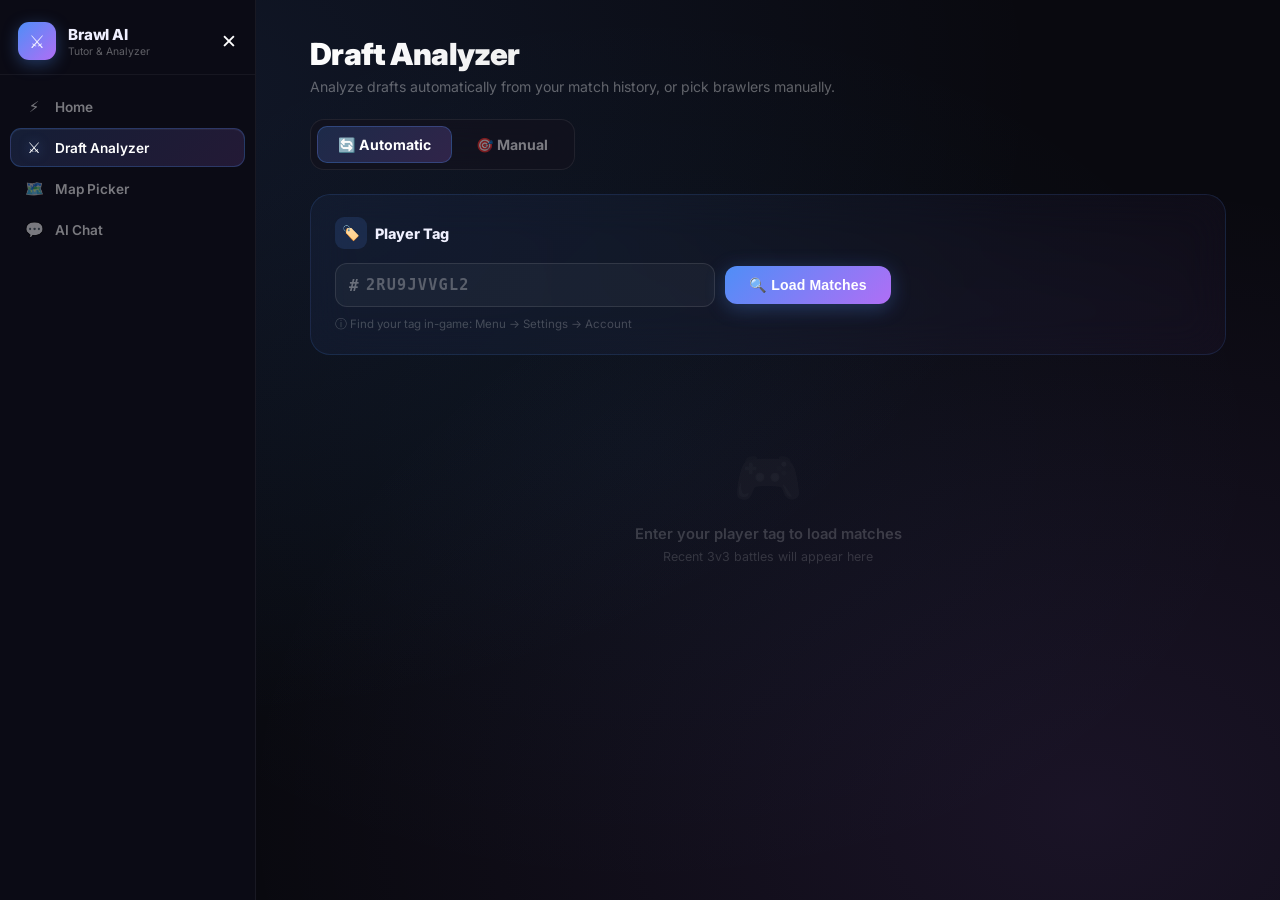
==== commit 042a5041: "Fix all issues: proxy fallbacks, mode emojis, maps recs, chat UX, CSS polish" ====
--- a/draft.html
+++ b/draft.html
@@ -69,7 +69,7 @@
           <p style="font-size:.78rem;margin-top:6px;color:rgba(255,255,255,.15);">Recent 3v3 battles will appear here</p>
         </div>
 
-        <div id="skeleton" style="display:none;display:flex;flex-direction:column;gap:14px;">
+        <div id="skeleton" style="display:none;flex-direction:column;gap:14px;">
           <div class="glass" style="padding:20px;animation:pulse 1.5s infinite;"><div style="height:12px;background:rgba(255,255,255,.07);border-radius:8px;width:40%;margin-bottom:16px;"></div><div style="display:flex;justify-content:center;gap:10px;"><div style="width:70px;height:70px;background:rgba(255,255,255,.07);border-radius:12px;"></div><div style="width:70px;height:70px;background:rgba(255,255,255,.07);border-radius:12px;"></div><div style="width:70px;height:70px;background:rgba(255,255,255,.07);border-radius:12px;"></div></div></div>
           <div class="glass" style="padding:20px;animation:pulse 1.5s infinite .15s;"><div style="height:12px;background:rgba(255,255,255,.07);border-radius:8px;width:30%;margin-bottom:16px;"></div><div style="display:flex;justify-content:center;gap:10px;"><div style="width:70px;height:70px;background:rgba(255,255,255,.07);border-radius:12px;"></div><div style="width:70px;height:70px;background:rgba(255,255,255,.07);border-radius:12px;"></div><div style="width:70px;height:70px;background:rgba(255,255,255,.07);border-radius:12px;"></div></div></div>
         </div>
@@ -214,6 +214,22 @@
 <script>
 initSidebar();
 
+// ── Mode emoji lookup (handles camelCase API strings) ─────────
+function getModeEmoji(raw) {
+  const map = {
+    'gemGrab':'💎','gem_grab':'💎','Gem Grab':'💎',
+    'brawlBall':'⚽','brawl_ball':'⚽','Brawl Ball':'⚽',
+    'heist':'💣','Heist':'💣',
+    'bounty':'⭐','Bounty':'⭐',
+    'hotZone':'🔥','hot_zone':'🔥','Hot Zone':'🔥',
+    'knockout':'💀','Knockout':'💀',
+    'showdown':'🏆','Showdown':'🏆',
+    'duels':'⚔️','Duels':'⚔️',
+    'wipeout':'💥','Wipeout':'💥',
+  };
+  return map[raw] || map[(raw||'').replace(/([A-Z])/g,' $1').trim()] || '⚔️';
+}
+
 // ── Mode switching ────────────────────────────────────────────
 function switchMode(mode) {
   document.getElementById('autoPanel').style.display   = mode === 'auto'   ? 'block' : 'none';
@@ -247,6 +263,7 @@
   matchList.innerHTML = '';
   matchCount.style.display = 'none';
   skeleton.style.display = 'flex';
+  skeleton.style.flexDirection = 'column';
   loadBtn.disabled = true;
   loadBtn.innerHTML = '<span class="spinner"></span> Loading...';
   try {
@@ -259,9 +276,9 @@
   } catch(err) {
     skeleton.style.display = 'none';
     const m = err.message || '';
-    if (m.includes('403') || m.includes('accessDenied')) setError('🔑 API access denied. Token may be invalid or IP not whitelisted.');
-    else if (m.includes('404') || m.includes('notFound')) setError('🔍 Player not found. Double-check your tag.');
-    else setError('Could not load matches: ' + m);
+    if (m.includes('403') || m.includes('accessDenied')) setError('API access denied. The Brawl Stars API requires a valid token.');
+    else if (m.includes('404') || m.includes('notFound')) setError('Player not found. Double-check your tag (no # needed).');
+    else setError('Could not load matches. Try again in a moment. (' + m + ')');
     emptyState.style.display = 'block';
   } finally {
     loadBtn.disabled = false;
@@ -287,7 +304,7 @@
   card.innerHTML = `
     <div class="match-header">
       <div class="match-mode-pill">
-        <span>${MAP_EMOJIS[modeRaw] || MAP_EMOJIS[modeName] || '⚔️'}</span>
+        <span>${getModeEmoji(modeRaw)}</span>
         <span>${modeName || 'BATTLE'}</span>
         ${mapName ? `<span style="color:rgba(255,255,255,.3);">· ${mapName}</span>` : ''}
       </div>
--- a/style.css
+++ b/style.css
@@ -182,6 +182,7 @@
   background: rgba(79,142,247,.04);
 }
 .input::placeholder { color: rgba(255,255,255,.28); }
+select.input { font-family: inherit; }
 select.input option { background: #1a1a2e; }
 
 /* Typography */
@@ -320,12 +321,13 @@
   font-size: .72rem; font-weight: 700; margin-bottom: 5px;
 }
 .win-bar {
-  height: 7px; border-radius: 99px;
+  height: 8px; border-radius: 99px;
   background: rgba(255,255,255,.06);
   overflow: hidden; display: flex;
-}
-.win-bar-fill-blue { background: linear-gradient(90deg, #4f8ef7, #38bdf8); transition: width .9s cubic-bezier(.4,0,.2,1); }
-.win-bar-fill-red  { background: linear-gradient(90deg, #f87171, #fb923c); transition: width .9s cubic-bezier(.4,0,.2,1); }
+  gap: 1px;
+}
+.win-bar-fill-blue { background: linear-gradient(90deg, #4f8ef7, #38bdf8); height: 100%; transition: width .9s cubic-bezier(.4,0,.2,1); border-radius: 99px 0 0 99px; }
+.win-bar-fill-red  { background: linear-gradient(90deg, #f87171, #fb923c); height: 100%; transition: width .9s cubic-bezier(.4,0,.2,1); border-radius: 0 99px 99px 0; }
 
 /* ── Chat ──────────────────────────────────────────────────── */
 .chat-messages {
@@ -346,8 +348,8 @@
   font-size: .88rem; line-height: 1.65; color: rgba(255,255,255,.88);
   white-space: pre-wrap;
 }
-.msg-bubble.bot  { background: rgba(255,255,255,.04); border: 1px solid rgba(255,255,255,.07); border-radius: 4px 16px 16px 16px; }
-.msg-bubble.user { background: rgba(79,142,247,.12); border: 1px solid rgba(79,142,247,.2); border-radius: 16px 4px 16px 16px; }
+.msg-bubble.bot  { background: rgba(255,255,255,.04); border: 1px solid rgba(255,255,255,.07); border-radius: 4px 16px 16px 16px; word-break: break-word; }
+.msg-bubble.user { background: rgba(79,142,247,.12); border: 1px solid rgba(79,142,247,.2); border-radius: 16px 4px 16px 16px; word-break: break-word; }
 
 .chat-input-row {
   display: flex; gap: 10px; padding: 14px 16px;
@@ -452,7 +454,7 @@
 
 /* ── Empty state ─────────────────────────────────────────── */
 .empty-state {
-  text-align: center; padding: 72px 0;
+  text-align: center; padding: 64px 0;
   color: rgba(255,255,255,.18);
   animation: fadeUp .4s ease;
 }
@@ -468,7 +470,7 @@
     transform: translateX(-100%);
   }
   .sidebar.open { transform: translateX(0); }
-  .sidebar-overlay { display: block; }
+  .sidebar-overlay.visible { display: block; }
   .mobile-header { display: flex; }
   .content { padding: 20px 14px; }
   .teams-row { flex-wrap: wrap; justify-content: center; }
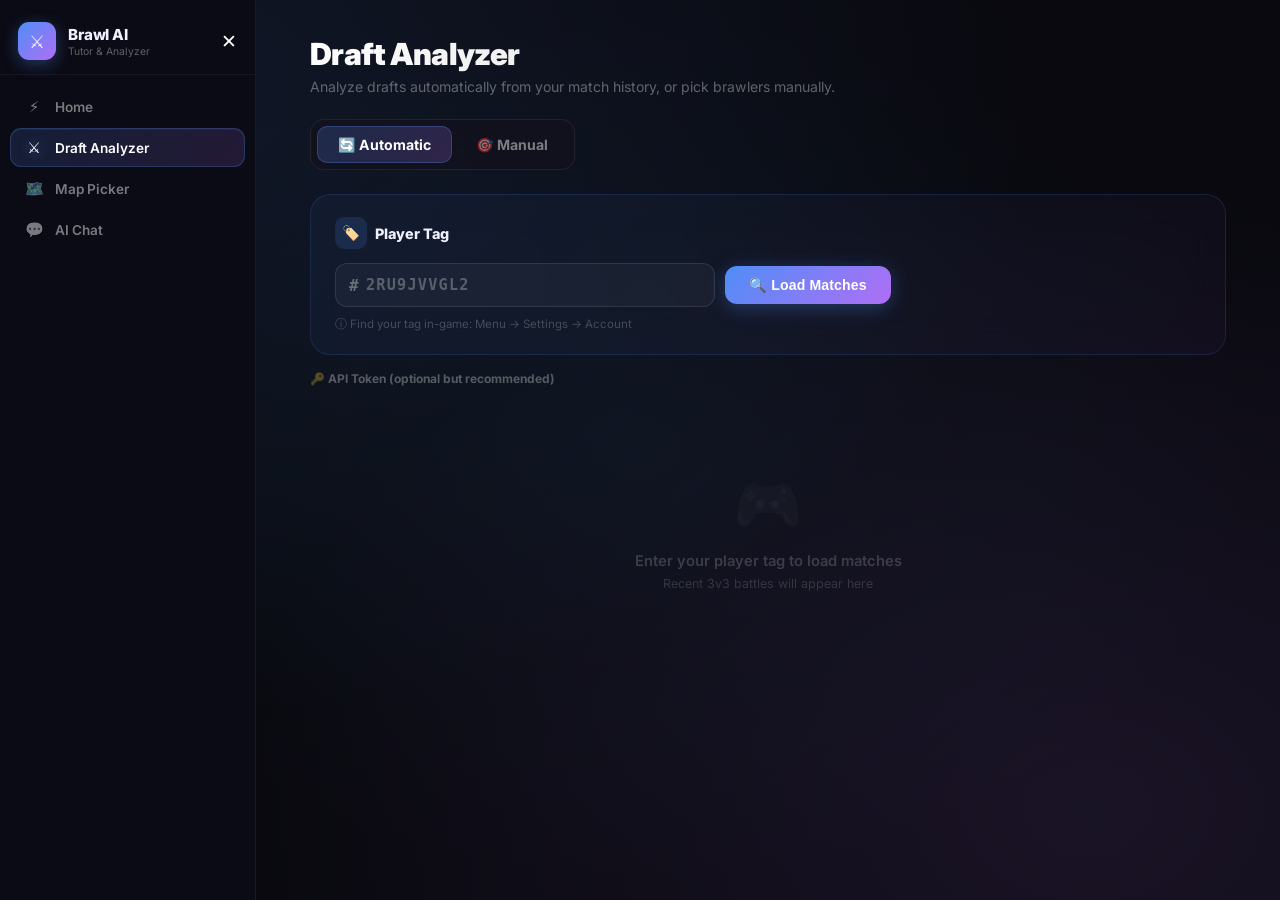
==== commit 2a4d8599: "Fix AI endpoint (g4f.dev REST), fix battlelog proxies, add API token UI with localStorage" ====
--- a/draft.html
+++ b/draft.html
@@ -46,7 +46,7 @@
 
       <!-- ── AUTO MODE ─────────────────────────────────────── -->
       <div id="autoPanel">
-        <div class="glass tag-card" style="padding:22px 24px;margin-bottom:24px;">
+        <div class="glass tag-card" style="padding:22px 24px;margin-bottom:16px;">
           <div style="display:flex;align-items:center;gap:8px;margin-bottom:14px;">
             <div style="width:32px;height:32px;border-radius:9px;background:rgba(79,142,247,.15);display:flex;align-items:center;justify-content:center;font-size:.9rem;">🏷️</div>
             <span style="font-weight:800;font-size:.9rem;">Player Tag</span>
@@ -59,6 +59,23 @@
             <button id="loadBtn" class="btn-primary" style="white-space:nowrap;">🔍 Load Matches</button>
           </div>
           <p style="font-size:.72rem;color:rgba(255,255,255,.22);margin-top:10px;">ⓘ Find your tag in-game: Menu → Settings → Account</p>
+        </div>
+
+        <!-- API Token (collapsed) -->
+        <div style="margin-bottom:20px;">
+          <button onclick="document.getElementById('tokenPanel').style.display=document.getElementById('tokenPanel').style.display==='none'?'block':'none'" style="background:none;border:none;color:rgba(255,255,255,.3);font-size:.75rem;font-weight:700;cursor:pointer;display:flex;align-items:center;gap:5px;padding:0;font-family:inherit;">
+            🔑 API Token (optional but recommended) <span id="tokenSavedBadge" style="display:none;" class="badge badge-green">Saved ✓</span>
+          </button>
+          <div id="tokenPanel" style="display:none;margin-top:10px;">
+            <div class="glass" style="padding:16px 18px;border-color:rgba(251,191,36,.15);background:rgba(251,191,36,.04);">
+              <p style="font-size:.78rem;color:rgba(255,255,255,.5);margin-bottom:10px;line-height:1.6;">The Brawl Stars API requires a free token to fetch match data. <a href="https://developer.brawlstars.com" target="_blank" style="color:#93c5fd;">Get one free at developer.brawlstars.com</a> → add <strong>your current IP</strong> as an allowed key.</p>
+              <div style="display:flex;gap:8px;flex-wrap:wrap;">
+                <input id="tokenInput" class="input" style="flex:1;min-width:200px;font-family:monospace;font-size:.82rem;" placeholder="eyJ0eXAiOiJKV1Qi..."/>
+                <button onclick="saveToken()" class="btn-primary" style="padding:10px 16px;font-size:.82rem;">Save Token</button>
+                <button onclick="clearToken()" class="btn-secondary" style="padding:10px 12px;font-size:.82rem;">Clear</button>
+              </div>
+            </div>
+          </div>
         </div>
 
         <div id="errorBox" class="error-box" style="display:none;margin-bottom:20px;">⚠️ <span id="errorText"></span></div>
@@ -237,6 +254,29 @@
   document.getElementById('btnAuto').className   = 'mode-tab' + (mode === 'auto'   ? ' mode-tab-active' : '');
   document.getElementById('btnManual').className = 'mode-tab' + (mode === 'manual' ? ' mode-tab-active' : '');
 }
+
+// ── Token helpers ─────────────────────────────────────────────
+function saveToken() {
+  const t = document.getElementById('tokenInput').value.trim();
+  if (!t) return;
+  localStorage.setItem('bsToken', t);
+  document.getElementById('tokenSavedBadge').style.display = 'inline-flex';
+  document.getElementById('tokenPanel').style.display = 'none';
+}
+function clearToken() {
+  localStorage.removeItem('bsToken');
+  document.getElementById('tokenInput').value = '';
+  document.getElementById('tokenSavedBadge').style.display = 'none';
+}
+// Pre-fill token input if already saved
+(function() {
+  const saved = localStorage.getItem('bsToken');
+  if (saved) {
+    const el = document.getElementById('tokenInput');
+    if (el) el.value = saved;
+    document.getElementById('tokenSavedBadge').style.display = 'inline-flex';
+  }
+})();
 
 // ── AUTO MODE ─────────────────────────────────────────────────
 const tagInput   = document.getElementById('tagInput');
@@ -276,9 +316,14 @@
   } catch(err) {
     skeleton.style.display = 'none';
     const m = err.message || '';
-    if (m.includes('403') || m.includes('accessDenied')) setError('API access denied. The Brawl Stars API requires a valid token.');
-    else if (m.includes('404') || m.includes('notFound')) setError('Player not found. Double-check your tag (no # needed).');
-    else setError('Could not load matches. Try again in a moment. (' + m + ')');
+    if (m.includes('403') || m.includes('accessDenied')) {
+      document.getElementById('errorText').innerHTML = '403 Access Denied. Add your free API token above (click 🔑 API Token). <a href="https://developer.brawlstars.com" target="_blank" style="color:#93c5fd;text-decoration:underline;">Get token →</a>';
+      errorBox.style.display = 'flex';
+    } else if (m.includes('404') || m.includes('notFound')) {
+      setError('Player not found. Check your tag — enter it without the # symbol.');
+    } else {
+      setError('Could not load matches (' + m + '). Try again or check your API token.');
+    }
     emptyState.style.display = 'block';
   } finally {
     loadBtn.disabled = false;
